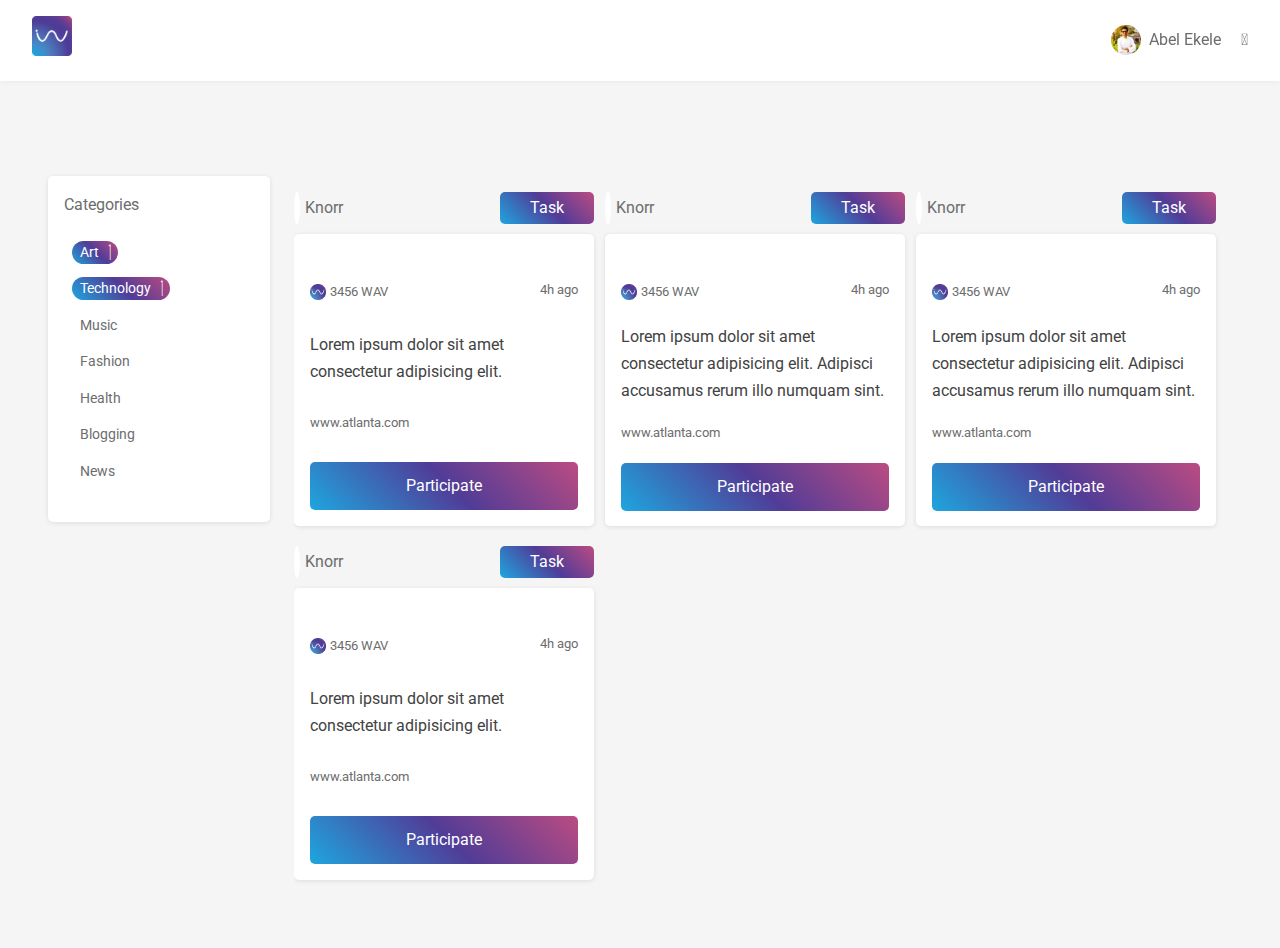
==== campaign-task.html @ 6b6079db "added all" ====
<!DOCTYPE html>
<html lang="en">

<head>
    <meta charset="UTF-8">
    <meta name="viewport" content="width=device-width, initial-scale=1.0">
    <meta http-equiv="X-UA-Compatible" content="ie=edge">
    <link rel="stylesheet" href="css/main.css">
    <link href="https://fonts.googleapis.com/css?family=Roboto" rel="stylesheet">
    <link rel="stylesheet" href="https://use.fontawesome.com/releases/v5.0.13/css/all.css" integrity="sha384-DNOHZ68U8hZfKXOrtjWvjxusGo9WQnrNx2sqG0tfsghAvtVlRW3tvkXWZh58N9jp"
        crossorigin="anonymous">
    <link href="https://maxcdn.bootstrapcdn.com/font-awesome/4.7.0/css/font-awesome.min.css" rel="stylesheet">
    <title>Influencer Wave</title>
</head>

<body>
    
    <section class="modal task-modal" id="modal">
        <div id="share-options" class="pop-up visible">
            
            <div class="task">                
                <div class="task-header">
                    <div class="brand">
                        <img src="https://source.unsplash.com/random/30x30" alt="" class="avatar">
                        <span class="name">Knorr</span>                        
                    </div>

                    <div class="brand-description">
                        <img src="https://source.unsplash.com/random/300x150" alt="" class="cover-image">
                        <div class="reward-info">
                            <span class="pool">3456 WAV</span>
                            <span class="time">4 days left</span>
                        </div>
                    </div>
                </div>

                <div class="task-body">
                    <div class="header">
                        Campaign Summary
                    </div>
                    <div class="body">
                        Please go to the minute 7 on the video to hear the 3 minute pitch by Tom Cousel. Our vision is to allow every user to own
                        data when utilizing any social media application, blocking access from companies wanting to exploit data to make money       
                    </div>
                </div>

                <div class="task-todo">
                    <div class="header">Tasks</div>
                    <ul class="body">
                        <li class="task">
                            <div>
                                <input type="checkbox" value="1" id="checkboxOneInput" name="" />                            
                            </div>
                            <div class="todo">
                                The internet is neither private nor safe for users. If knowledge is power, then big corporates like facebook have all the power and its not fair !
                                They monopolize the space and it's really hard to move people to alternatives
                            </div>
                        </li>
                        <li class="task">
                            <div>
                                <input type="checkbox" value="1" id="checkboxOneInput" name="" />
                            </div>
                            <div class="todo">
                                They monopolize the space and it's really hard to move people to alternatives They monopolize the space and it's really hard to move people to alternatives 
                                They monopolize the space and it's really hard to move people to alternatives
                            </div>
                        </li>
                        <li class="task">
                            <div>
                                <input type="checkbox" value="1" id="checkboxOneInput" name="" class="todo-mark" />
                            </div>
                            <div class="todo">
                                Enter Mydata... We built plugin you can install and everything you share on FB (or any other social network will be owned by the user end-to-end encrypted) 
                                They monopolize the space and it's really hard to move people to alternatives
                            </div>
                        </li>
                    </ul>
                </div>

                <div class="task-feedback">
                    <div class="header">Feedback</div>
                    <div class="body">
                        <textarea name="feedback" id="feedback" cols="30" rows="3" placeholder="Enter url or comment"></textarea>
                    </div>
                </div>

                <div class="task-feebback-upload" onclick="getFile()">
                    <div class="task-feebback-icon"><i class="fa fa-cloud-upload fa-3x" aria-hidden="true"></i></div>
                    <div>Upload proof</div>

                    <div style='height: 0px;width:0px; overflow:hidden;'><input id="upfile" type="file" value="upload"/></div>
                </div>
                
                <div>
                    <a href="#" class="btn -full earn-btn">
                        <i class="fa fa-check"></i> Mark all as done
                    </a>                
                </div>
            </div>

            <a href="#" class="btn -alt -right close-modal" id="close-modal">Cancel</a>
        </div>
    </section>

    <section class="mobile-filter" id="mobile-categories">
        <a href="#" class="close" id="close-filter">close &nbsp;
            <i class="fas fa-times"></i>
        </a>
        <h3>Campaign Categories</h3>
        <div class="container categories">
            <a href="#" class="category active">Fashion</a>
            <a href="#" class="category">Music</a>
            <a href="#" class="category">Technology</a>
            <a href="#" class="category">News</a>
            <a href="#" class="category">Food</a>
            <a href="#" class="category active">Sports</a>
            <a href="#" class="category">Animation</a>
            <a href="#" class="category active">Fashion</a>
            <a href="#" class="category">Music</a>
            <a href="#" class="category">Technology</a>
            <a href="#" class="category">News</a>
            <a href="#" class="category">Food</a>
            <a href="#" class="category active">Sports</a>
            <a href="#" class="category">Animation</a>
        </div>
    </section>

    <nav class="nav-bar">
        <a href="index.html">
            <img src="images/logo-icon.png" class="logo" alt="">
        </a>
        <a href="#" class="filter" id="filter-btn">
            <span>Campaigns</span>
            <i class="fas fa-caret-down"></i>
        </a>

        <div href="#" class="user-info" id="user-btn">
            <img src="images/avatar.png" class="avatar" alt="">
            <div class="name">
                <span>Abel Ekele</span>
                <i class="fas fa-caret-down"></i>
            </div>
            <ul class="user-menu" id="user-menu">
                <li class="menu-item">
                    <a href="profile.html">
                        <i class="fas fa-user-circle"></i> &nbsp; Profile
                    </a>
                </li>
                <li class="menu-item">
                    <a href="wallet.html">
                        <i class="fas fa-wallet"></i> &nbsp; Wallet
                    </a>
                </li>
                <li class="menu-item">
                    <a href="#">
                        <i class="fas fa-sign-out-alt"></i> &nbsp; Log Out
                    </a>
                </li>
            </ul>
        </div>
    </nav>

    <section class="container campaign">

        <aside class="cat-container">
            <div class="categories">
                <span>Categories</span>
                <ul class="side-menu">
                    <li class="category">
                        <a href="#" class="active">
                            <span>Art</span>
                            <i class="fas fa-times"></i>
                        </a>
                    </li>
                    <li class="category">
                        <a href="#" class="active">
                            <span>Technology</span>
                            <i class="fas fa-times"></i>
                        </a>
                    </li>
                    <li class="category">
                        <a href="#">
                            <span>Music</span>
                            <i class="fas fa-times"></i>
                        </a>
                    </li>
                    <li class="category">
                        <a href="#">
                            <span>Fashion</span>
                            <i class="fas fa-times"></i>
                        </a>
                    </li>
                    <li class="category">
                        <a href="#">
                            <span>Health</span>
                            <i class="fas fa-times"></i>
                        </a>
                    </li>
                    <li class="category">
                        <a href="#">
                            <span>Blogging</span>
                            <i class="fas fa-times"></i>
                        </a>
                    </li>
                    <li class="category">
                        <a href="#">
                            <span>News</span>
                            <i class="fas fa-times"></i>
                        </a>
                    </li>
                </ul>
            </div>
        </aside>

        <div class="rewards">

            <div class="reward">
                
                <a href="brand.html" class="brand task-brand">
                    <div class="reward-header reward-logo">
                        <img src="https://source.unsplash.com/random/30x30" alt="" class="avatar">
                        <span class="name">Knorr</span>                        
                    </div>
                    <div class="reward-header task-type">
                        <span class="name task-name">Task</span>                        
                    </div>
                </a>

                <div class="reward-card">
                    <img src="https://source.unsplash.com/random/300x150" alt="" class="cover-image">
                    <div class="details">
                        <div class="reward-info">
                            <span class="pool">3456 WAV</span>
                            <span class="time">4h ago</span>
                        </div>
                        <p class="caption">Lorem ipsum dolor sit amet consectetur adipisicing elit.</p>
                        <a href="#" class="link">www.atlanta.com</a>
                        <a href="#" class="btn -full earn-btn">Participate</a>
                    </div>
                </div>
            </div>
            
            <div class="reward">

                <a href="brand.html" class="brand task-brand">
                    <div class="reward-header reward-logo">
                        <img src="https://source.unsplash.com/random/30x30" alt="" class="avatar">
                        <span class="name">Knorr</span>                        
                    </div>
                    <div class="reward-header task-type">
                        <span class="name task-name">Task</span>                        
                    </div>
                </a>

                <div class="reward-card">
                    <img src="https://source.unsplash.com/random/300x150" alt="" class="cover-image">
                    <div class="details">
                        <div class="reward-info">
                            <span class="pool">3456 WAV</span>
                            <span class="time">4h ago</span>
                        </div>
                        <p class="caption">Lorem ipsum dolor sit amet consectetur adipisicing elit. Adipisci accusamus rerum illo numquam sint.</p>
                        <a href="#" class="link">www.atlanta.com</a>
                        <a href="#" class="btn -full earn-btn">Participate</a>
                    </div>
                </div>
            </div>
            <div class="reward">

                <a href="brand.html" class="brand task-brand">
                    <div class="reward-header reward-logo">
                        <img src="https://source.unsplash.com/random/30x30" alt="" class="avatar">
                        <span class="name">Knorr</span>                        
                    </div>
                    <div class="reward-header task-type">
                        <span class="name task-name">Task</span>                        
                    </div>
                </a>

                <div class="reward-card">
                    <img src="https://source.unsplash.com/random/300x150" alt="" class="cover-image">
                    <div class="details">
                        <div class="reward-info">
                            <span class="pool">3456 WAV</span>
                            <span class="time">4h ago</span>
                        </div>
                        <p class="caption">Lorem ipsum dolor sit amet consectetur adipisicing elit. Adipisci accusamus rerum illo numquam sint.</p>
                        <a href="#" class="link">www.atlanta.com</a>
                        <a href="#" class="btn -full earn-btn">Participate</a>
                    </div>
                </div>
            </div>
            <div class="reward">

                <a href="brand.html" class="brand task-brand">
                    <div class="reward-header reward-logo">
                        <img src="https://source.unsplash.com/random/30x30" alt="" class="avatar">
                        <span class="name">Knorr</span>                        
                    </div>
                    <div class="reward-header task-type">
                        <span class="name task-name">Task</span>                        
                    </div>
                </a>

                <div class="reward-card">
                    <img src="https://source.unsplash.com/random/300x150" alt="" class="cover-image">
                    <div class="details">
                        <div class="reward-info">
                            <span class="pool">3456 WAV</span>
                            <span class="time">4h ago</span>
                        </div>
                        <p class="caption">Lorem ipsum dolor sit amet consectetur adipisicing elit.</p>
                        <a href="#" class="link">www.atlanta.com</a>
                        <a href="#" class="btn -full earn-btn">Participate</a>
                    </div>
                </div>
            </div>
        </div>
    </section>
    <script src="js/main.js"></script>
    <script>
        let toggleButtons = document.querySelectorAll('.toggle');

        toggleButtons.forEach(function (toggleBtn) {
            toggleBtn.addEventListener('click', function () {
                this.classList.toggle('active');
            });
        });

        const getFile = () => {
            document.getElementById("upfile").click();
        }
    </script>
</body>

</html>
---- css/main.css ----
.-right {
  float: right; }

.-left {
  float: left; }

.-flex {
  display: flex; }

/*! normalize.css v7.0.0 | MIT License | github.com/necolas/normalize.css */
/* Document
   ========================================================================== */
/**
 * 1. Correct the line height in all browsers.
 * 2. Prevent adjustments of font size after orientation changes in
 *    IE on Windows Phone and in iOS.
 */
html {
  line-height: 1.15;
  /* 1 */
  -ms-text-size-adjust: 100%;
  /* 2 */
  -webkit-text-size-adjust: 100%;
  /* 2 */ }

/* Sections
     ========================================================================== */
/**
   * Remove the margin in all browsers (opinionated).
   */
body {
  margin: 0; }

/**
   * Add the correct display in IE 9-.
   */
article,
aside,
footer,
header,
nav,
section {
  display: block; }

/**
   * Correct the font size and margin on `h1` elements within `section` and
   * `article` contexts in Chrome, Firefox, and Safari.
   */
h1 {
  font-size: 2em;
  margin: 0.67em 0; }

/* Grouping content
     ========================================================================== */
/**
   * Add the correct display in IE 9-.
   * 1. Add the correct display in IE.
   */
figcaption,
figure,
main {
  /* 1 */
  display: block; }

/**
   * Add the correct margin in IE 8.
   */
figure {
  margin: 1em 40px; }

/**
   * 1. Add the correct box sizing in Firefox.
   * 2. Show the overflow in Edge and IE.
   */
hr {
  -webkit-box-sizing: content-box;
  box-sizing: content-box;
  /* 1 */
  height: 0;
  /* 1 */
  overflow: visible;
  /* 2 */ }

/**
   * 1. Correct the inheritance and scaling of font size in all browsers.
   * 2. Correct the odd `em` font sizing in all browsers.
   */
pre {
  font-family: monospace, monospace;
  /* 1 */
  font-size: 1em;
  /* 2 */ }

/* Text-level semantics
     ========================================================================== */
/**
   * 1. Remove the gray background on active links in IE 10.
   * 2. Remove gaps in links underline in iOS 8+ and Safari 8+.
   */
a {
  background-color: transparent;
  /* 1 */
  -webkit-text-decoration-skip: objects;
  /* 2 */ }

/**
   * 1. Remove the bottom border in Chrome 57- and Firefox 39-.
   * 2. Add the correct text decoration in Chrome, Edge, IE, Opera, and Safari.
   */
abbr[title] {
  border-bottom: none;
  /* 1 */
  text-decoration: underline;
  /* 2 */
  -webkit-text-decoration: underline dotted;
  text-decoration: underline dotted;
  /* 2 */ }

/**
   * Prevent the duplicate application of `bolder` by the next rule in Safari 6.
   */
b,
strong {
  font-weight: inherit; }

/**
   * Add the correct font weight in Chrome, Edge, and Safari.
   */
b,
strong {
  font-weight: bolder; }

/**
   * 1. Correct the inheritance and scaling of font size in all browsers.
   * 2. Correct the odd `em` font sizing in all browsers.
   */
code,
kbd,
samp {
  font-family: monospace, monospace;
  /* 1 */
  font-size: 1em;
  /* 2 */ }

/**
   * Add the correct font style in Android 4.3-.
   */
dfn {
  font-style: italic; }

/**
   * Add the correct background and color in IE 9-.
   */
mark {
  background-color: #ff0;
  color: #000; }

/**
   * Add the correct font size in all browsers.
   */
small {
  font-size: 80%; }

/**
   * Prevent `sub` and `sup` elements from affecting the line height in
   * all browsers.
   */
sub,
sup {
  font-size: 75%;
  line-height: 0;
  position: relative;
  vertical-align: baseline; }

sub {
  bottom: -0.25em; }

sup {
  top: -0.5em; }

/* Embedded content
     ========================================================================== */
/**
   * Add the correct display in IE 9-.
   */
audio,
video {
  display: inline-block; }

/**
   * Add the correct display in iOS 4-7.
   */
audio:not([controls]) {
  display: none;
  height: 0; }

/**
   * Remove the border on images inside links in IE 10-.
   */
img {
  border-style: none; }

/**
   * Hide the overflow in IE.
   */
svg:not(:root) {
  overflow: hidden; }

/* Forms
     ========================================================================== */
/**
   * 1. Change the font styles in all browsers (opinionated).
   * 2. Remove the margin in Firefox and Safari.
   */
button,
input,
optgroup,
select,
textarea {
  font-family: sans-serif;
  /* 1 */
  font-size: 100%;
  /* 1 */
  line-height: 1.15;
  /* 1 */
  margin: 0;
  /* 2 */ }

/**
   * Show the overflow in IE.
   * 1. Show the overflow in Edge.
   */
button,
input {
  /* 1 */
  overflow: visible; }

/**
   * Remove the inheritance of text transform in Edge, Firefox, and IE.
   * 1. Remove the inheritance of text transform in Firefox.
   */
button,
select {
  /* 1 */
  text-transform: none; }

/**
   * 1. Prevent a WebKit bug where (2) destroys native `audio` and `video`
   *    controls in Android 4.
   * 2. Correct the inability to style clickable types in iOS and Safari.
   */
button,
html [type="button"],
[type="reset"],
[type="submit"] {
  -webkit-appearance: button;
  /* 2 */ }

/**
   * Remove the inner border and padding in Firefox.
   */
button::-moz-focus-inner,
[type="button"]::-moz-focus-inner,
[type="reset"]::-moz-focus-inner,
[type="submit"]::-moz-focus-inner {
  border-style: none;
  padding: 0; }

/**
   * Restore the focus styles unset by the previous rule.
   */
button:-moz-focusring,
[type="button"]:-moz-focusring,
[type="reset"]:-moz-focusring,
[type="submit"]:-moz-focusring {
  outline: 1px dotted ButtonText; }

/**
   * Correct the padding in Firefox.
   */
fieldset {
  padding: 0.35em 0.75em 0.625em; }

/**
   * 1. Correct the text wrapping in Edge and IE.
   * 2. Correct the color inheritance from `fieldset` elements in IE.
   * 3. Remove the padding so developers are not caught out when they zero out
   *    `fieldset` elements in all browsers.
   */
legend {
  -webkit-box-sizing: border-box;
  box-sizing: border-box;
  /* 1 */
  color: inherit;
  /* 2 */
  display: table;
  /* 1 */
  max-width: 100%;
  /* 1 */
  padding: 0;
  /* 3 */
  white-space: normal;
  /* 1 */ }

/**
   * 1. Add the correct display in IE 9-.
   * 2. Add the correct vertical alignment in Chrome, Firefox, and Opera.
   */
progress {
  display: inline-block;
  /* 1 */
  vertical-align: baseline;
  /* 2 */ }

/**
   * Remove the default vertical scrollbar in IE.
   */
textarea {
  overflow: auto; }

/**
   * 1. Add the correct box sizing in IE 10-.
   * 2. Remove the padding in IE 10-.
   */
[type="checkbox"],
[type="radio"] {
  -webkit-box-sizing: border-box;
  box-sizing: border-box;
  /* 1 */
  padding: 0;
  /* 2 */ }

/**
   * Correct the cursor style of increment and decrement buttons in Chrome.
   */
[type="number"]::-webkit-inner-spin-button,
[type="number"]::-webkit-outer-spin-button {
  height: auto; }

/**
   * 1. Correct the odd appearance in Chrome and Safari.
   * 2. Correct the outline style in Safari.
   */
[type="search"] {
  -webkit-appearance: textfield;
  /* 1 */
  outline-offset: -2px;
  /* 2 */ }

/**
   * Remove the inner padding and cancel buttons in Chrome and Safari on macOS.
   */
[type="search"]::-webkit-search-cancel-button,
[type="search"]::-webkit-search-decoration {
  -webkit-appearance: none; }

/**
   * 1. Correct the inability to style clickable types in iOS and Safari.
   * 2. Change font properties to `inherit` in Safari.
   */
::-webkit-file-upload-button {
  -webkit-appearance: button;
  /* 1 */
  font: inherit;
  /* 2 */ }

/* Interactive
     ========================================================================== */
/*
   * Add the correct display in IE 9-.
   * 1. Add the correct display in Edge, IE, and Firefox.
   */
details,
menu {
  display: block; }

/*
   * Add the correct display in all browsers.
   */
summary {
  display: list-item; }

/* Scripting
     ========================================================================== */
/**
   * Add the correct display in IE 9-.
   */
canvas {
  display: inline-block; }

/**
   * Add the correct display in IE.
   */
template {
  display: none; }

/* Hidden
     ========================================================================== */
/**
   * Add the correct display in IE 10-.
   */
[hidden] {
  display: none; }

* {
  -webkit-box-sizing: border-box;
  box-sizing: border-box;
  -moz-box-sizing: border-box;
  -webkit-font-smoothing: antialiased;
  text-rendering: optimizeLegibility; }

a {
  text-decoration: none;
  color: #6c6d6d; }
  a:hover {
    color: #424242; }

html,
body {
  font-family: "Roboto", sans-serif;
  background: #f5f5f5;
  font-size: 62.5%;
  font-size: 1rem;
  line-height: 1.682rem;
  color: #6c6d6d; }

h1,
h2,
h3 {
  color: #424242;
  text-align: center; }

.container {
  margin: auto;
  padding: 3rem;
  width: 100%; }
  @media (max-width: 768px) {
    .container {
      padding-left: 1rem;
      padding-right: 1rem; } }
  .container.brand-profile .header {
    margin-top: 3rem; }

.campaign {
  display: flex;
  justify-content: space-between;
  padding-right: 0;
  padding-bottom: 0; }
  @media (max-width: 768px) {
    .campaign {
      justify-content: space-between;
      padding: 1rem; } }
  .campaign .cat-container {
    width: 18%;
    height: 100vh; }
    @media (max-width: 768px) {
      .campaign .cat-container {
        display: none; } }
  .campaign .categories {
    background: white;
    padding: 1rem;
    border-radius: 5px;
    box-shadow: 0 1px 5px rgba(0, 0, 0, 0.1);
    width: 100%;
    margin-top: 8rem; }
    @media (max-width: 768px) {
      .campaign .categories {
        display: none; } }
    .campaign .categories .side-menu {
      list-style-type: none;
      padding: 0; }
      .campaign .categories .side-menu .category {
        padding: 0.3rem 0.5rem;
        width: 100%;
        display: block;
        font-size: 0.9em; }
      .campaign .categories .side-menu .category a {
        justify-content: space-between;
        padding: 0.2rem 0.5rem;
        border-radius: 1rem; }
        .campaign .categories .side-menu .category a i {
          display: none;
          margin-left: 0.5rem; }
        .campaign .categories .side-menu .category a.active {
          background: linear-gradient(45deg, #1fa4dd 1%, #513c97 52%, #b94b82 99%);
          color: white; }
          .campaign .categories .side-menu .category a.active:hover {
            color: #e0e0e0; }
          .campaign .categories .side-menu .category a.active i {
            display: inline-block; }

.mobile-filter {
  width: 100%;
  background: white;
  height: 100vh;
  position: fixed;
  top: 0;
  left: 0;
  z-index: 1000;
  display: none; }
  .mobile-filter .close {
    padding: 1rem;
    display: block;
    text-align: right; }
  .mobile-filter .categories {
    display: flex;
    flex-wrap: wrap;
    justify-content: space-evenly; }
  .mobile-filter .category {
    padding: 0.3rem 1rem;
    margin: 0 0.5rem 0.5rem 0;
    border-radius: 2rem;
    border: 1px solid #e0e0e0; }
    .mobile-filter .category.active {
      background: linear-gradient(45deg, #1fa4dd 1%, #513c97 52%, #b94b82 99%);
      color: white; }

.nav-bar {
  width: 100%;
  background: white;
  padding: 1rem 2rem;
  display: flex;
  justify-content: space-between;
  position: fixed;
  box-shadow: 0 1px 5px rgba(0, 0, 0, 0.05);
  z-index: 10; }
  .nav-bar .logo {
    width: 40px; }
  .nav-bar .filter {
    align-self: center;
    display: none; }
    @media (max-width: 768px) {
      .nav-bar .filter {
        display: inline-block; } }
  .nav-bar .user-info {
    display: flex;
    align-self: center;
    position: relative;
    cursor: pointer; }
    .nav-bar .user-info:hover {
      color: #424242; }
    .nav-bar .user-info .avatar {
      width: 30px;
      height: 30px;
      border-radius: 50%;
      margin-right: 0.5rem; }
    .nav-bar .user-info .name {
      align-self: center; }
      @media (max-width: 768px) {
        .nav-bar .user-info .name {
          display: none; } }
      .nav-bar .user-info .name span {
        padding-right: 1rem; }
    .nav-bar .user-info .user-menu {
      background: white;
      padding: 1rem;
      border-radius: 5px;
      box-shadow: 0 1px 5px rgba(0, 0, 0, 0.1);
      list-style: none;
      position: absolute;
      width: 10rem;
      top: 2rem;
      right: 0rem;
      display: none; }
      .nav-bar .user-info .user-menu.show {
        display: block; }
      .nav-bar .user-info .user-menu .menu-item {
        padding: 0.5rem 1rem;
        display: inline-block; }
        .nav-bar .user-info .user-menu .menu-item:hover i {
          color: #513c97; }
        .nav-bar .user-info .user-menu .menu-item i {
          color: #c7c7c7; }

.btn {
  cursor: pointer;
  text-align: center;
  color: white;
  border: none;
  border-radius: 5px;
  line-height: 3rem;
  display: inline-block;
  margin-top: 1rem;
  position: relative;
  padding: 0 2rem;
  background: linear-gradient(45deg, #1fa4dd 1%, #513c97 52%, #b94b82 99%);
  transition: all 200ms ease-in-out; }
  .btn.-alt {
    background: none;
    color: #6c6d6d; }
    .btn.-alt:hover {
      color: #513c97; }
  .btn.-inverse {
    background: none;
    border: 1px solid #513c97;
    color: #513c97; }
    .btn.-inverse:hover {
      color: #b94b82;
      border-color: #b94b82; }
  .btn.-full {
    width: 100%; }
  .btn:hover {
    color: white;
    transform: translateY(-3px); }

.toggle {
  width: 2.2rem;
  height: 1.2rem;
  border-radius: 2rem;
  background: #e0e0e0;
  position: relative;
  cursor: pointer;
  display: inline-block; }
  .toggle .switch {
    position: absolute;
    width: 1rem;
    height: 1rem;
    border-radius: 1rem;
    top: 0.1rem;
    left: 0.1rem;
    background: white;
    transition: all 200ms ease-out; }
  .toggle.active {
    background: linear-gradient(45deg, #1fa4dd 1%, #513c97 52%, #b94b82 99%); }
    .toggle.active .switch {
      left: 1.1rem; }

select,
option {
  -webkit-appearance: none;
  /* To gain control over the appearance on WebKit/Chromium */
  -moz-appearance: none;
  /* To gain control over the appearance on Gecko */
  /* To gain control over the appearance on and Trident (IE)
     Note that it also works on Gecko and has partial effects on WebKit */
  background: white url(../images/caret.svg) no-repeat;
  background-position: right 10px center;
  outline: none; }

label {
  display: inline-block;
  margin-top: 1rem; }

.text-area, .text-input, .select-input {
  width: 100%;
  resize: none;
  outline: none;
  border: 1px solid #e0e0e0;
  padding: 1rem;
  border-radius: 5px;
  overflow: auto;
  height: 7rem;
  margin: 0.5rem 0; }
  .text-area:focus, .text-input:focus, .select-input:focus {
    border-color: #1fa4dd; }

.input-row {
  display: flex;
  justify-content: space-between; }
  @media (max-width: 768px) {
    .input-row {
      flex-direction: column; } }
  .input-row .input {
    width: 49%; }
    @media (max-width: 768px) {
      .input-row .input {
        width: 100%; } }

.text-input, .select-input {
  height: auto;
  padding: 0.5rem 1rem; }

.form {
  width: 50%;
  margin: auto;
  margin-top: 3rem; }
  @media (max-width: 768px) {
    .form {
      width: 100%; } }
  .form .logo-link {
    display: block;
    text-align: center; }
  .form .logo {
    margin: 0 auto;
    display: inline-block;
    text-align: center;
    height: 3rem; }
  .form form {
    background: white;
    padding: 2rem;
    border-radius: 5px;
    box-shadow: 0 1px 5px rgba(0, 0, 0, 0.1); }
  .form .caption {
    display: block;
    text-align: center;
    padding: 1rem; }
  .form a {
    color: #1fa4dd;
    text-decoration: underline; }
  .form .forgot-password {
    padding: 1rem;
    display: block;
    text-align: center; }

.rewards {
  padding-top: 9rem;
  padding-bottom: 3rem;
  width: 80%;
  height: auto;
  display: flex;
  justify-content: space-between;
  flex-wrap: wrap;
  height: 100vh;
  padding-right: 4rem;
  overflow: scroll; }
  .rewards.-brand-rewards {
    width: 100%;
    height: auto;
    padding-right: 0;
    padding: 1rem; }
  @media (max-width: 768px) {
    .rewards {
      width: 100%;
      height: auto;
      padding-top: 5rem;
      padding-right: 0;
      flex-direction: column; } }

.reward {
  width: 300px;
  height: auto;
  display: inline-block;
  margin-bottom: 20px; }
  @media (max-width: 768px) {
    .reward {
      align-self: center; } }
  .reward .brand {
    display: flex;
    justify-content: flex-start; }
    .reward .brand .avatar {
      border-radius: 50%;
      border: 3px white solid; }
    .reward .brand .name {
      align-self: center;
      padding: 0 5px; }
  .reward .reward-card {
    background: white;
    padding: 0;
    border-radius: 5px;
    box-shadow: 0 1px 5px rgba(0, 0, 0, 0.1);
    margin-top: 10px;
    display: inline-block;
    height: auto; }
    .reward .reward-card .cover-image {
      border-radius: 5px 5px 0 0; }
    .reward .reward-card .details {
      padding: 1rem;
      display: flex;
      height: 265px;
      flex-direction: column;
      justify-content: space-between; }
      .reward .reward-card .details .caption {
        color: #424242; }
      .reward .reward-card .details .link {
        font-size: 0.8rem;
        display: block; }
    .reward .reward-card .details > .reward-info {
      font-size: 0.8rem;
      display: flex;
      justify-content: space-between; }
      .reward .reward-card .details > .reward-info .pool {
        padding: 2px 0 2px 20px;
        background: url(../images/wave-coin@2x.png) no-repeat left;
        background-size: 16px 16px; }

.modal {
  position: fixed;
  top: 0;
  left: 0;
  background: rgba(255, 255, 255, 0.9);
  width: 100%;
  height: 100vh;
  z-index: 100000;
  display: none; }
  .modal.visible {
    display: flex; }
  .modal #share-options {
    display: none; }
    .modal #share-options.visible {
      display: inline-block; }
  .modal #edit-content {
    display: none; }
    .modal #edit-content.visible {
      display: inline-block; }
  .modal .pop-up {
    background: white;
    padding: 2rem;
    border-radius: 5px;
    box-shadow: 0 1px 5px rgba(0, 0, 0, 0.1);
    margin: auto;
    max-width: 50%; }
    @media (max-width: 768px) {
      .modal .pop-up {
        max-width: none;
        width: 100%;
        height: 100vh;
        overflow: scroll; } }
  .modal .accounts {
    display: flex;
    justify-content: space-between;
    flex-wrap: wrap; }
    @media (max-width: 768px) {
      .modal .accounts {
        flex-direction: column; } }
    .modal .accounts .account {
      cursor: pointer;
      border: 1px solid #f5f5f5;
      border-radius: 5px;
      width: 30%;
      padding: 1rem;
      display: flex;
      justify-content: space-between;
      margin-bottom: 1rem; }
      @media (max-width: 768px) {
        .modal .accounts .account {
          width: 100%; } }
    .modal .accounts .account > .toggle {
      width: 2.2rem;
      height: 1.2rem;
      border-radius: 2rem;
      background: #e0e0e0;
      position: relative;
      cursor: pointer; }
      .modal .accounts .account > .toggle .switch {
        position: absolute;
        width: 1rem;
        height: 1rem;
        border-radius: 1rem;
        top: 0.1rem;
        left: 0.1rem;
        background: white;
        transition: right 200ms ease-out; }
      .modal .accounts .account > .toggle.active {
        background: linear-gradient(45deg, #1fa4dd 1%, #513c97 52%, #b94b82 99%); }
        .modal .accounts .account > .toggle.active .switch {
          left: 1.1rem; }

.balance {
  margin-top: 4rem;
  background: white;
  padding: 2rem;
  border-radius: 5px;
  box-shadow: 0 1px 5px rgba(0, 0, 0, 0.1);
  width: 100%;
  text-align: center; }
  .balance .title {
    display: block; }
  .balance .amount {
    font-size: 2rem;
    margin-top: 1rem;
    margin-bottom: 1rem;
    display: inline-block;
    color: #424242;
    padding-left: 30px;
    background: url(../images/wave-coin@2x.png) no-repeat left;
    background-size: 24px 24px; }
  .balance .btn {
    display: inline-block;
    width: auto;
    padding: 0 2rem; }

.wallets {
  display: flex;
  flex-wrap: wrap;
  justify-content: space-between; }
  @media (max-width: 768px) {
    .wallets {
      flex-direction: column; } }
  .wallets .wallet {
    background: white;
    padding: 2rem;
    border-radius: 5px;
    box-shadow: 0 1px 5px rgba(0, 0, 0, 0.1);
    width: 49%;
    margin-bottom: 4rem; }
    @media (max-width: 768px) {
      .wallets .wallet {
        width: 100%;
        margin-top: 1rem; } }
    .wallets .wallet .title i {
      color: #513c97; }
    .wallets .wallet .address {
      color: #424242;
      padding-top: 1rem;
      padding-bottom: 1rem;
      border-bottom: 1px solid #f5f5f5; }
      @media (max-width: 768px) {
        .wallets .wallet .address {
          font-size: 0.8rem; } }
    .wallets .wallet .delete-btn {
      float: right;
      text-align: right;
      font-size: 0.8rem;
      padding-top: 0.5rem; }
      .wallets .wallet .delete-btn:hover {
        color: #b94b82; }

.my-wallet {
  width: 100%;
  display: flex;
  flex-direction: column; }
  .my-wallet .header {
    margin-top: 4rem; }
  .my-wallet .add-btn {
    margin: 2rem auto; }

.profile {
  margin-top: 4rem;
  background: white;
  padding: 2rem;
  border-radius: 5px;
  box-shadow: 0 1px 5px rgba(0, 0, 0, 0.1);
  width: 100%;
  text-align: center; }
  .profile.-brand .brand-url {
    margin-top: 0.5rem;
    display: inline-block; }
    .profile.-brand .brand-url:hover {
      color: #1fa4dd; }
  .profile.-brand .network-count {
    display: block;
    color: #424242; }
  .profile.-brand .network-options {
    display: none;
    justify-content: center;
    align-content: center; }
    @media (max-width: 768px) {
      .profile.-brand .network-options {
        flex-direction: column; } }
  .profile.-brand .autoshare {
    margin-top: 0.6rem;
    padding: 1rem;
    color: #424242;
    align-self: center; }
  .profile .avatar {
    width: 4rem;
    height: 4rem;
    border-radius: 50%; }
  .profile .name {
    display: block;
    margin-top: 1rem;
    font-size: 2rem;
    color: #424242; }
  .profile .email {
    margin-top: 0.5rem;
    display: inline-block; }

.profile-info {
  width: 100%;
  display: flex;
  justify-content: space-between;
  margin-top: 2rem; }
  @media (max-width: 768px) {
    .profile-info {
      flex-direction: column; } }
  .profile-info .earnings, .profile-info .score {
    background: white;
    padding: 2rem;
    border-radius: 5px;
    box-shadow: 0 1px 5px rgba(0, 0, 0, 0.1);
    width: 49%;
    text-align: center; }
    @media (max-width: 768px) {
      .profile-info .earnings, .profile-info .score {
        width: 100%;
        margin-bottom: 1rem; } }
    .profile-info .earnings .title, .profile-info .score .title {
      display: block;
      margin-bottom: 1rem; }
    .profile-info .earnings .amount, .profile-info .score .amount {
      font-size: 2rem;
      padding-left: 30px;
      background: url(../images/wave-coin@2x.png) no-repeat left;
      background-size: 24px 24px;
      color: #424242; }
  .profile-info .score .points {
    font-size: 2rem;
    color: #424242; }

.social-accounts {
  background: white;
  padding: 2rem;
  border-radius: 5px;
  box-shadow: 0 1px 5px rgba(0, 0, 0, 0.1);
  margin-top: 2rem; }
  .social-accounts .header {
    text-align: center; }
  .social-accounts .accounts {
    display: flex;
    justify-content: space-between;
    flex-wrap: wrap; }
    @media (max-width: 768px) {
      .social-accounts .accounts {
        flex-direction: column; } }
    .social-accounts .accounts .account {
      cursor: pointer;
      border: 1px solid #f5f5f5;
      border-radius: 5px;
      width: 30%;
      padding: 1rem;
      display: flex;
      justify-content: space-between;
      margin-bottom: 1rem; }
      @media (max-width: 768px) {
        .social-accounts .accounts .account {
          width: 100%; } }

.my-brands {
  background: white;
  padding: 2rem;
  border-radius: 5px;
  box-shadow: 0 1px 5px rgba(0, 0, 0, 0.1);
  margin-top: 2rem;
  width: 50%; }
  @media (max-width: 768px) {
    .my-brands {
      width: 100%; } }
  .my-brands .brands-list {
    list-style: none;
    padding: 0;
    margin: 0; }
    .my-brands .brands-list .brand {
      border: 1px solid #f5f5f5;
      border-radius: 5px;
      width: 100%;
      padding: 1rem;
      display: flex;
      justify-content: space-between;
      margin-bottom: 1rem; }

.task-brand {
  display: flex; }

.reward-logo {
  margin-right: auto; }

.reward-header {
  display: flex; }

.task-type {
  padding: 2.5px 25px;
  color: white;
  background: linear-gradient(45deg, #1fa4dd 1%, #513c97 52%, #b94b82 99%);
  border-radius: 5px; }

.task-modal {
  overflow-y: auto; }

.task-header .brand {
  display: flex;
  justify-content: flex-start;
  margin-bottom: 5px; }
  .task-header .brand .avatar {
    border-radius: 50%;
    border: 3px white solid; }
  .task-header .brand .name {
    align-self: center;
    padding: 0 5px; }
.task-header .reward-info {
  display: flex;
  font-size: 0.8rem;
  display: flex;
  justify-content: space-between; }
  .task-header .reward-info .pool {
    margin-right: auto;
    padding: 2px 0 2px 20px;
    background: url(../images/wave-coin@2x.png) no-repeat left;
    background-size: 16px 16px; }
.task-header .brand-description img {
  width: 100%; }

.task-body,
.task-todo,
.task-feedback {
  margin-top: 25px; }
  .task-body .header,
  .task-todo .header,
  .task-feedback .header {
    font-size: 1.2rem; }

.task-todo ul.body {
  padding-left: 0;
  list-style-type: none; }
.task-todo .task {
  display: flex;
  padding: 0;
  margin-bottom: 25px; }
.task-todo .todo {
  margin-left: 10px; }

.task-feedback {
  margin-bottom: 10px; }

.task-feedback textarea {
  width: 100%;
  border-radius: 5px;
  padding: 0.5rem 1rem;
  border: 1px solid #e0e0e0; }

.task-feedback .body {
  margin-top: 15px; }

.task-feebback-upload {
  display: flex;
  align-items: center;
  justify-content: center;
  padding: 10px 0;
  border-radius: 5px;
  border: 1px solid #e0e0e0; }

.task-feebback-icon {
  margin-right: 25px; }

.my-tasks {
  padding-top: 9rem;
  padding-bottom: 3rem;
  width: 80%;
  height: auto;
  height: 100vh;
  padding-right: 4rem;
  overflow: scroll; }

@media (max-width: 768px) {
  .my-tasks {
    width: 100%;
    height: auto;
    padding-top: 5rem;
    padding-right: 0; } }
.my-task {
  margin: 15px 0;
  border-bottom: 1px solid #e0e0e0;
  width: 100%;
  height: auto;
  padding: 1rem;
  display: flex;
  justify-content: space-between; }

.task-logo {
  margin-top: 0;
  margin-right: 10px; }

.task-body {
  margin-top: 0; }

.task-body-header {
  display: flex; }

.task-body-icon {
  padding: 5px;
  border-radius: 50%;
  background: linear-gradient(45deg, #1fa4dd 1%, #513c97 52%, #b94b82 99%);
  color: white;
  margin-right: 10px; }

.task-body-content {
  margin-bottom: 5px;
  color: #424242; }

.task-body-footer {
  display: flex;
  width: 100%;
  margin-top: 10px;
  justify-content: space-between; }

.task-logo .avatar {
  border-radius: 50%;
  border: 3px white solid; }

.task-body-footer {
  font-size: 0.8rem;
  display: flex;
  justify-content: space-between; }

.task-body-footer .pool {
  padding: 2px 0 2px 20px;
  background: url(../images/wave-coin@2x.png) no-repeat left;
  background-size: 16px 16px; }

/*# sourceMappingURL=main.css.map */
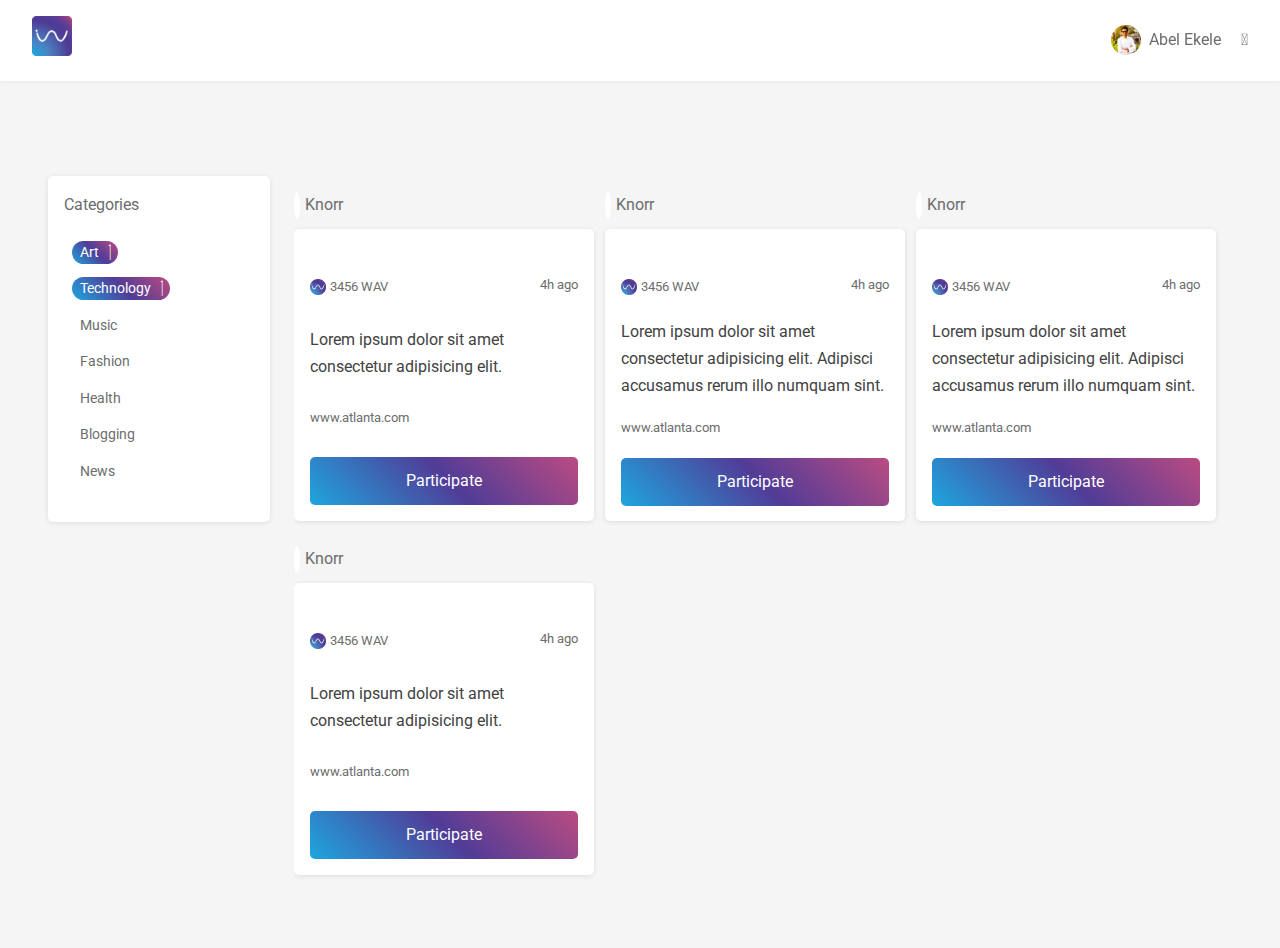
==== commit 38358f00: "update link" ====
--- a/campaign-task.html
+++ b/campaign-task.html
@@ -77,7 +77,7 @@
                     </ul>
                 </div>
 
-                <div class="task-feedback">
+<!--                 <div class="task-feedback">
                     <div class="header">Feedback</div>
                     <div class="body">
                         <textarea name="feedback" id="feedback" cols="30" rows="3" placeholder="Enter url or comment"></textarea>
@@ -89,11 +89,11 @@
                     <div>Upload proof</div>
 
                     <div style='height: 0px;width:0px; overflow:hidden;'><input id="upfile" type="file" value="upload"/></div>
-                </div>
+                </div> -->
                 
                 <div>
                     <a href="#" class="btn -full earn-btn">
-                        <i class="fa fa-check"></i> Mark all as done
+                        <i class="fa fa-check"></i> Save Task
                     </a>                
                 </div>
             </div>
@@ -221,9 +221,9 @@
                         <img src="https://source.unsplash.com/random/30x30" alt="" class="avatar">
                         <span class="name">Knorr</span>                        
                     </div>
-                    <div class="reward-header task-type">
+<!--                     <div class="reward-header task-type">
                         <span class="name task-name">Task</span>                        
-                    </div>
+                    </div> -->
                 </a>
 
                 <div class="reward-card">
@@ -247,9 +247,9 @@
                         <img src="https://source.unsplash.com/random/30x30" alt="" class="avatar">
                         <span class="name">Knorr</span>                        
                     </div>
-                    <div class="reward-header task-type">
+<!--                     <div class="reward-header task-type">
                         <span class="name task-name">Task</span>                        
-                    </div>
+                    </div> -->
                 </a>
 
                 <div class="reward-card">
@@ -272,9 +272,9 @@
                         <img src="https://source.unsplash.com/random/30x30" alt="" class="avatar">
                         <span class="name">Knorr</span>                        
                     </div>
-                    <div class="reward-header task-type">
+<!--                     <div class="reward-header task-type">
                         <span class="name task-name">Task</span>                        
-                    </div>
+                    </div> -->
                 </a>
 
                 <div class="reward-card">
@@ -297,9 +297,9 @@
                         <img src="https://source.unsplash.com/random/30x30" alt="" class="avatar">
                         <span class="name">Knorr</span>                        
                     </div>
-                    <div class="reward-header task-type">
+<!--                     <div class="reward-header task-type">
                         <span class="name task-name">Task</span>                        
-                    </div>
+                    </div> -->
                 </a>
 
                 <div class="reward-card">
--- a/css/main.css
+++ b/css/main.css
@@ -1050,7 +1050,7 @@
 .task-type {
   padding: 2.5px 25px;
   color: white;
-  background: linear-gradient(45deg, #1fa4dd 1%, #513c97 52%, #b94b82 99%);
+  background: #d694b5;
   border-radius: 5px; }
 
 .task-modal {
